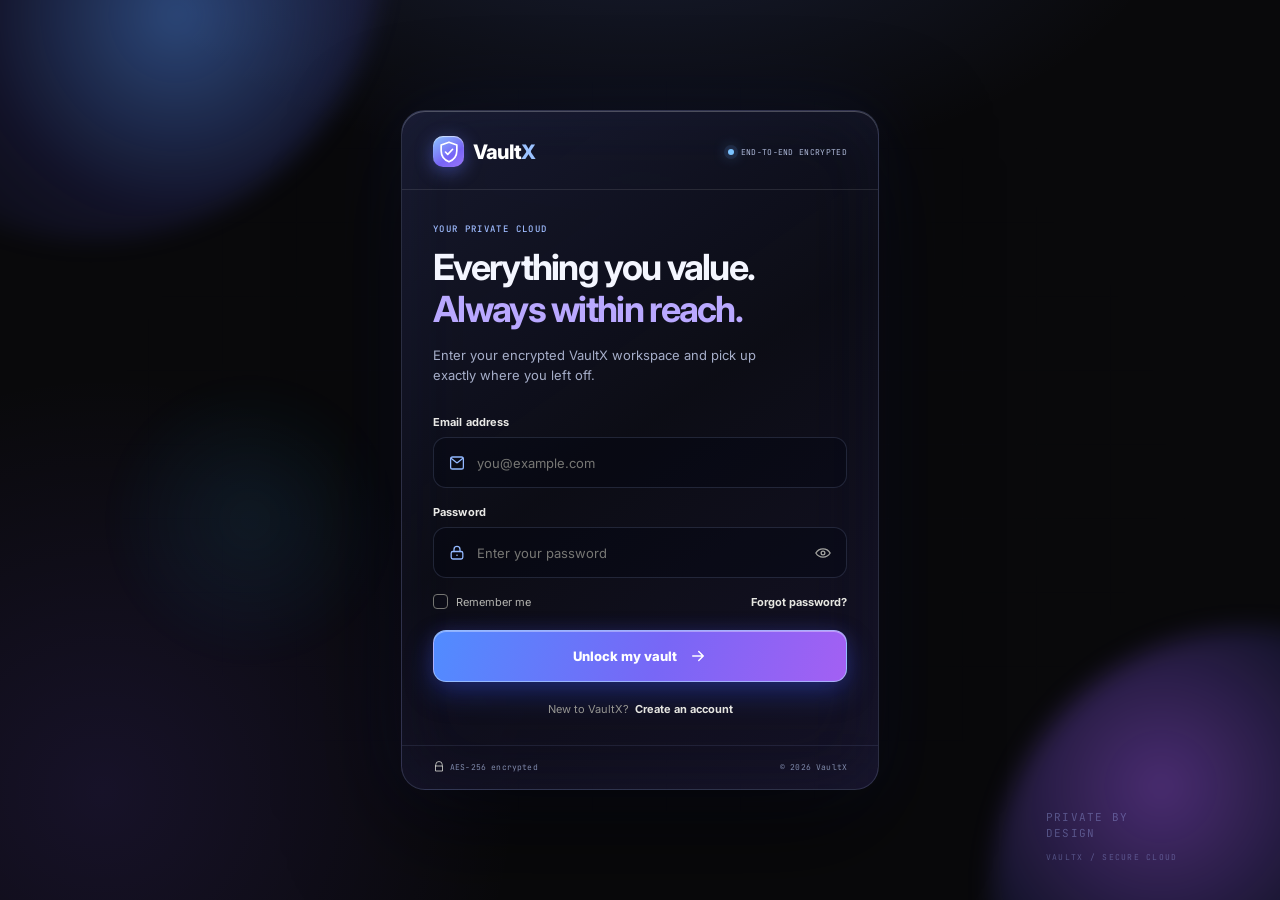
==== index.html @ 269bd250 "Designed VaultX login page" ====
<!DOCTYPE html>
<html lang="en">
  <head>
    <meta charset="UTF-8" />
    <meta name="viewport" content="width=device-width, initial-scale=1.0" />
    <meta name="description" content="Sign in to your VaultX workspace." />
    <title>VaultX &mdash; Sign in</title>
    <link rel="preconnect" href="https://fonts.googleapis.com" />
    <link rel="preconnect" href="https://fonts.gstatic.com" crossorigin />
    <link
      href="https://fonts.googleapis.com/css2?family=Inter:wght@400;500;600;700;800&family=JetBrains+Mono:wght@400;500&display=swap"
      rel="stylesheet"
    />
    <link rel="stylesheet" href="css/styles.css" />
  </head>
  <body>
    <main class="page-shell">
      <div class="ambient ambient-one"></div>
      <div class="ambient ambient-two"></div>
      <div class="ambient ambient-three"></div>
      <div class="grid-glow"></div>
      <!-- CSS-only decorative particles. -->
      <div class="particle-field" aria-hidden="true">
        <i class="particle"></i><i class="particle"></i><i class="particle"></i><i class="particle"></i>
        <i class="particle"></i><i class="particle"></i><i class="particle"></i><i class="particle"></i>
        <i class="particle"></i><i class="particle"></i><i class="particle"></i><i class="particle"></i>
      </div>

      <section class="login-card" aria-labelledby="login-title">
        <div class="brand-row">
          <a class="brand" href="#" aria-label="VaultX home">
            <span class="brand-mark" aria-hidden="true">
              <svg viewBox="0 0 36 36" fill="none">
                <path d="M18 3.25 29.75 7.5v8.68c0 7.48-4.75 13.74-11.75 16.57C11 29.92 6.25 23.66 6.25 16.18V7.5L18 3.25Z" stroke="currentColor" stroke-width="2.5" stroke-linejoin="round" />
                <path d="m12.7 18.05 3.4 3.4 7.3-7.55" stroke="currentColor" stroke-width="2.5" stroke-linecap="round" stroke-linejoin="round" />
              </svg>
            </span>
            <span>Vault<span>X</span></span>
          </a>
          <span class="secure-status"><i></i> End-to-end encrypted</span>
        </div>

        <div class="content">
          <div class="intro">
            <p class="eyebrow">YOUR PRIVATE CLOUD</p>
            <h1 id="login-title">Everything you value.<br /><em>Always within reach.</em></h1>
            <p class="subcopy">Enter your encrypted VaultX workspace and pick up exactly where you left off.</p>
          </div>

          <form id="login-form" novalidate>
            <label class="field-group" for="email">
              <span class="field-label">Email address</span>
              <span class="field-wrap">
                <svg class="field-icon" viewBox="0 0 24 24" fill="none" aria-hidden="true">
                  <path d="M3.5 6.5A2.5 2.5 0 0 1 6 4h12a2.5 2.5 0 0 1 2.5 2.5v11A2.5 2.5 0 0 1 18 20H6a2.5 2.5 0 0 1-2.5-2.5v-11Z" stroke="currentColor" stroke-width="1.7" />
                  <path d="m4.5 6 6.28 5.14a1.9 1.9 0 0 0 2.44 0L19.5 6" stroke="currentColor" stroke-width="1.7" stroke-linecap="round" />
                </svg>
                <input id="email" name="email" type="email" autocomplete="email" placeholder="you@example.com" required />
              </span>
            </label>

            <label class="field-group" for="password">
              <span class="field-label">Password</span>
              <span class="field-wrap">
                <svg class="field-icon" viewBox="0 0 24 24" fill="none" aria-hidden="true">
                  <rect x="4.25" y="10" width="15.5" height="10" rx="2.25" stroke="currentColor" stroke-width="1.7" />
                  <path d="M8 10V7.25a4 4 0 0 1 8 0V10" stroke="currentColor" stroke-width="1.7" stroke-linecap="round" />
                  <circle cx="12" cy="15" r="1.1" fill="currentColor" />
                </svg>
                <input id="password" name="password" type="password" autocomplete="current-password" placeholder="Enter your password" minlength="6" required />
                <button class="visibility-toggle" type="button" aria-label="Show password" aria-pressed="false">
                  <svg class="eye-open" viewBox="0 0 24 24" fill="none" aria-hidden="true"><path d="M2.5 12s3.25-5.5 9.5-5.5S21.5 12 21.5 12 18.25 17.5 12 17.5 2.5 12 2.5 12Z" stroke="currentColor" stroke-width="1.75"/><circle cx="12" cy="12" r="2.5" stroke="currentColor" stroke-width="1.75"/></svg>
                  <svg class="eye-closed" viewBox="0 0 24 24" fill="none" aria-hidden="true"><path d="M3 3l18 18M9.95 6.82A10.63 10.63 0 0 1 12 6.5c6.25 0 9.5 5.5 9.5 5.5a16.77 16.77 0 0 1-3.04 3.68M6.16 6.15C3.82 7.72 2.5 10 2.5 12c0 0 3.25 5.5 9.5 5.5 1.46 0 2.72-.3 3.8-.76" stroke="currentColor" stroke-width="1.75" stroke-linecap="round"/><path d="M9.9 9.9a3 3 0 0 0 4.2 4.2" stroke="currentColor" stroke-width="1.75" stroke-linecap="round"/></svg>
                </button>
              </span>
            </label>

            <div class="form-options">
              <label class="remember"><input id="remember" type="checkbox" /><span class="checkbox" aria-hidden="true"><svg viewBox="0 0 12 12"><path d="m2.2 6.1 2.25 2.25L9.8 3" /></svg></span><span>Remember me</span></label>
              <a href="#forgot" class="forgot-link">Forgot password?</a>
            </div>

            <button class="sign-in" type="submit">
              <span>Unlock my vault</span>
              <svg viewBox="0 0 24 24" fill="none" aria-hidden="true"><path d="M5 12h14M13 6l6 6-6 6" stroke="currentColor" stroke-width="2" stroke-linecap="round" stroke-linejoin="round" /></svg>
            </button>
            <p id="form-message" class="form-message" aria-live="polite"></p>
          </form>

          <p class="signup-copy">New to VaultX? <a href="#create-account" data-open-signup>Create an account</a></p>
        </div>

        <footer>
          <span><svg viewBox="0 0 24 24" fill="none" aria-hidden="true"><path d="M5.5 10V7.5a6.5 6.5 0 0 1 13 0V10M5 10h14v10H5V10Z" stroke="currentColor" stroke-width="1.65" stroke-linecap="round" stroke-linejoin="round"/></svg> AES-256 encrypted</span>
          <span>&copy; 2026 VaultX</span>
        </footer>
      </section>

      <aside class="orbit-copy" aria-hidden="true">
        <p>PRIVATE BY<br />DESIGN</p>
        <span>VAULTX / SECURE CLOUD</span>
      </aside>
    </main>

    <div class="modal" id="create-account-modal" role="dialog" aria-modal="true" aria-labelledby="signup-title" aria-hidden="true">
      <div class="modal-card">
        <button class="modal-close" type="button" data-close-modal aria-label="Close create-account form">
          <svg viewBox="0 0 24 24" fill="none" aria-hidden="true"><path d="m6 6 12 12M18 6 6 18" stroke="currentColor" stroke-width="1.75" stroke-linecap="round" /></svg>
        </button>
        <div class="modal-brand"><span class="brand-mark" aria-hidden="true"><svg viewBox="0 0 36 36" fill="none"><path d="M18 3.25 29.75 7.5v8.68c0 7.48-4.75 13.74-11.75 16.57C11 29.92 6.25 23.66 6.25 16.18V7.5L18 3.25Z" stroke="currentColor" stroke-width="2.5" stroke-linejoin="round" /><path d="m12.7 18.05 3.4 3.4 7.3-7.55" stroke="currentColor" stroke-width="2.5" stroke-linecap="round" stroke-linejoin="round" /></svg></span> VaultX</div>
        <p class="eyebrow">CREATE YOUR VAULT</p>
        <h2 id="signup-title">A private space,<br /><em>all yours.</em></h2>
        <p class="modal-copy">Create your secure VaultX workspace in just a moment.</p>
        <form id="signup-form" novalidate>
          <label class="field-group" for="signup-name"><span class="field-label">Full name</span><span class="field-wrap"><input id="signup-name" name="name" type="text" autocomplete="name" placeholder="Your name" required /></span></label>
          <label class="field-group" for="signup-email"><span class="field-label">Email address</span><span class="field-wrap"><input id="signup-email" name="email" type="email" autocomplete="email" placeholder="you@example.com" required /></span></label>
          <label class="field-group" for="signup-password"><span class="field-label">Create a password</span><span class="field-wrap"><input id="signup-password" name="password" type="password" autocomplete="new-password" placeholder="At least 6 characters" minlength="6" required /></span></label>
          <button class="sign-in create-button" type="submit"><span>Create secure account</span><svg viewBox="0 0 24 24" fill="none" aria-hidden="true"><path d="M5 12h14M13 6l6 6-6 6" stroke="currentColor" stroke-width="2" stroke-linecap="round" stroke-linejoin="round" /></svg></button>
          <p class="form-message" id="signup-message" aria-live="polite"></p>
        </form>
        <p class="modal-switch">Already have an account? <button type="button" data-close-modal>Sign in</button></p>
        <p class="modal-fineprint">By continuing, you agree to VaultX's Terms and Privacy Policy.</p>
      </div>
    </div>
    <script src="js/script.js"></script>
  </body>
</html>
---- css/styles.css ----
:root {
  --ink: #f4f6ff;
  --muted: #a6aec9;
  --faint: #747c99;
  --line: rgba(178, 194, 255, 0.18);
  --dark: #09090b;
  --blue: #7db1ff;
  --violet: #a78bfa;
  --ease-out: cubic-bezier(.16, 1, .3, 1);
  --ease-smooth: cubic-bezier(.22, .61, .36, 1);
}

* { box-sizing: border-box; }
html { min-height: 100%; background: var(--dark); }
body {
  min-width: 320px;
  min-height: 100dvh;
  margin: 0;
  overflow-x: hidden;
  color: var(--ink);
  font-family: "Inter", sans-serif;
  background:
    radial-gradient(ellipse 68% 56% at 50% -16%, rgba(102, 135, 255, .18), transparent 64%),
    radial-gradient(circle at 8% 88%, rgba(123, 83, 255, .12), transparent 26rem),
    var(--dark);
}
body::after { position: fixed; z-index: -1; inset: 0; background: radial-gradient(ellipse at center, transparent 28%, rgba(0,0,0,.62) 100%); content: ""; pointer-events: none; }
body.modal-active { overflow: hidden; }
button, input { font: inherit; }
button { cursor: pointer; touch-action: manipulation; }
a { color: inherit; }

/* Layered light sources stay behind the frosted interface. */
.page-shell { position: relative; display: grid; min-height: 100dvh; place-items: center; padding: 48px 24px; isolation: isolate; }
.ambient { position: fixed; z-index: -2; border-radius: 50%; filter: blur(12px); pointer-events: none; will-change: transform; }
.ambient-one { width: 37rem; height: 37rem; top: -22rem; left: -13rem; background: radial-gradient(circle at 65% 62%, rgba(86, 147, 255, .45), rgba(88, 90, 255, .12) 37%, transparent 68%); animation: orbit 16s var(--ease-smooth) infinite alternate; }
.ambient-two { width: 33rem; height: 33rem; right: -15rem; bottom: -16rem; background: radial-gradient(circle at 32% 30%, rgba(164, 93, 255, .42), rgba(65, 91, 255, .1) 42%, transparent 70%); animation: orbit 20s -8s var(--ease-smooth) infinite alternate-reverse; }
.ambient-three { width: 20rem; height: 20rem; top: 40%; left: 7%; opacity: .32; background: radial-gradient(circle, rgba(49, 193, 255, .25), transparent 67%); animation: float-orb 13s var(--ease-smooth) infinite alternate; }
.grid-glow { position: fixed; z-index: -1; inset: 0; opacity: .12; background-image: linear-gradient(rgba(136, 164, 255, .13) 1px, transparent 1px), linear-gradient(90deg, rgba(136, 164, 255, .13) 1px, transparent 1px); background-size: 74px 74px; mask-image: radial-gradient(ellipse at center, #000 0%, transparent 75%); pointer-events: none; }
.particle-field { position: fixed; z-index: -1; inset: 0; overflow: hidden; pointer-events: none; }
.particle { position: absolute; width: var(--size); height: var(--size); border-radius: 50%; background: rgba(186, 213, 255, .85); box-shadow: 0 0 10px rgba(98, 159, 255, .72), 0 0 22px rgba(130, 104, 255, .3); opacity: 0; animation: particle-drift var(--duration) var(--delay) var(--ease-smooth) infinite; }
.particle:nth-child(1) { --size: 3px; --duration: 13s; --delay: -3s; --drift-x: 42px; --opacity: .58; top: 78%; left: 10%; }
.particle:nth-child(2) { --size: 5px; --duration: 17s; --delay: -8s; --drift-x: -34px; --opacity: .35; top: 88%; left: 19%; }
.particle:nth-child(3) { --size: 2px; --duration: 11s; --delay: -5s; --drift-x: 66px; --opacity: .62; top: 52%; left: 7%; }
.particle:nth-child(4) { --size: 4px; --duration: 15s; --delay: -11s; --drift-x: -46px; --opacity: .42; top: 83%; left: 34%; }
.particle:nth-child(5) { --size: 3px; --duration: 14s; --delay: -1s; --drift-x: 54px; --opacity: .54; top: 72%; left: 63%; }
.particle:nth-child(6) { --size: 2px; --duration: 12s; --delay: -9s; --drift-x: -58px; --opacity: .45; top: 91%; left: 71%; }
.particle:nth-child(7) { --size: 5px; --duration: 18s; --delay: -6s; --drift-x: 38px; --opacity: .32; top: 66%; left: 84%; }
.particle:nth-child(8) { --size: 3px; --duration: 10s; --delay: -4s; --drift-x: -31px; --opacity: .62; top: 47%; left: 94%; }
.particle:nth-child(9) { --size: 2px; --duration: 16s; --delay: -12s; --drift-x: 64px; --opacity: .47; top: 80%; left: 48%; }
.particle:nth-child(10) { --size: 4px; --duration: 19s; --delay: -14s; --drift-x: -50px; --opacity: .29; top: 59%; left: 28%; }
.particle:nth-child(11) { --size: 2px; --duration: 11s; --delay: -2s; --drift-x: 30px; --opacity: .57; top: 92%; left: 91%; }
.particle:nth-child(12) { --size: 3px; --duration: 15s; --delay: -10s; --drift-x: -69px; --opacity: .39; top: 74%; left: 55%; }

/* Main glass surface: a high blur preserves the background depth without harming legibility. */
.login-card { animation: card-enter .9s var(--ease-out) both, card-float 4s 1s var(--ease-smooth) infinite alternate; }
.login-card {
  position: relative;
  width: min(100%, 478px);
  overflow: hidden;
  border: 1px solid var(--line);
  border-radius: 24px;
  background: linear-gradient(145deg, rgba(31, 35, 66, .63), rgba(15, 16, 30, .54) 48%, rgba(33, 28, 66, .5));
  box-shadow: 0 36px 110px rgba(0,0,0,.6), 0 0 80px rgba(73, 96, 255, .1), inset 0 1px 0 rgba(255,255,255,.24), inset 0 0 70px rgba(132, 151, 255, .04);
  backdrop-filter: blur(40px) saturate(140%);
  -webkit-backdrop-filter: blur(40px) saturate(140%);
  will-change: transform;
  transition: filter .48s var(--ease-out), opacity .42s var(--ease-out);
}
.login-card::before { position: absolute; top: 0; left: -100%; width: 50%; height: 100%; background: linear-gradient(90deg, transparent, rgba(169, 192, 255, .16), rgba(255,255,255,.07), transparent); content: ""; transform: skewX(-18deg); animation: card-sheen 8s 1.2s var(--ease-smooth) infinite; pointer-events: none; }
.page-shell.signup-open .login-card { filter: blur(7px); opacity: .28; transform: translateY(14px) scale(.965); }
.brand-row { display: flex; align-items: center; justify-content: space-between; padding: 25px 31px 22px; border-bottom: 1px solid rgba(255,255,255,.1); }
.brand-row, .intro > *, #login-form > *, .signup-copy, footer { animation: stagger-rise .7s var(--ease-out) both; }
.brand-row { animation-delay: .16s; }
.intro > :nth-child(1) { animation-delay: .23s; }
.intro > :nth-child(2) { animation-delay: .3s; }
.intro > :nth-child(3) { animation-delay: .37s; }
#login-form > :nth-child(1) { animation-delay: .44s; }
#login-form > :nth-child(2) { animation-delay: .51s; }
#login-form > :nth-child(3) { animation-delay: .58s; }
#login-form > :nth-child(4) { animation-delay: .65s; }
#login-form > :nth-child(5) { animation-delay: .72s; }
.signup-copy { animation-delay: .79s; }
footer { animation-delay: .86s; }
.brand, .modal-brand { display: inline-flex; align-items: center; gap: 9px; color: #fff; font-size: 20px; font-weight: 800; letter-spacing: -.8px; text-decoration: none; }
.brand > span:last-child span { color: #9bc2ff; }
.brand-mark { display: grid; width: 31px; height: 31px; place-items: center; color: #fff; border-radius: 10px; background: linear-gradient(145deg, #8bc5ff, #7764f6 62%, #9b77fa); box-shadow: inset 0 1px 1px rgba(255,255,255,.6), 0 4px 18px rgba(102, 119, 255, .45); }
.brand-mark svg { width: 24px; }
.secure-status { display: inline-flex; align-items: center; gap: 7px; color: #aeb9d8; font-family: "JetBrains Mono", monospace; font-size: 8px; letter-spacing: .04em; text-transform: uppercase; }
.secure-status i { width: 6px; height: 6px; border-radius: 50%; background: #7cc4ff; box-shadow: 0 0 0 4px rgba(114, 176, 255, .1), 0 0 14px rgba(104, 181, 255, .9); animation: status-pulse 2.5s var(--ease-smooth) infinite; }

.content { position: relative; padding: 33px 31px 29px; }
.eyebrow { margin: 0 0 12px; color: #9fbcff; font-family: "JetBrains Mono", monospace; font-size: 9px; font-weight: 500; letter-spacing: .15em; }
h1, h2 { max-width: 350px; margin: 0; font-size: clamp(29px, 6vw, 36px); font-weight: 700; line-height: 1.16; letter-spacing: -1.7px; }
h1 em, h2 em { color: #b9a8ff; font-family: "Inter", sans-serif; font-size: 1em; font-style: normal; font-weight: 700; }
.subcopy, .modal-copy { max-width: 355px; margin: 14px 0 29px; color: var(--muted); font-size: 13px; line-height: 1.6; }

form { display: grid; gap: 17px; }
.field-group { display: grid; gap: 8px; }
.field-label { color: #e9e9e6; font-size: 11px; font-weight: 700; letter-spacing: .01em; }
/* Input motion is limited to transform and opacity-friendly properties for smooth interaction. */
.field-wrap { position: relative; display: flex; align-items: center; height: 51px; border: 1px solid rgba(174, 192, 255, .15); border-radius: 13px; background: rgba(5, 7, 18, .36); transition: border-color .35s var(--ease-out), background .35s var(--ease-out), box-shadow .35s var(--ease-out), transform .35s var(--ease-out); }
.field-wrap:focus-within { border-color: rgba(133, 174, 255, .85); background: rgba(72, 93, 172, .13); box-shadow: 0 0 0 4px rgba(104, 144, 255, .12), 0 0 24px rgba(76, 113, 255, .14), inset 0 1px 0 rgba(255,255,255,.1); transform: translateY(-1px); }
.field-icon { flex: 0 0 auto; width: 18px; margin: 0 11px 0 14px; color: #93b9ff; transform-origin: 50% 65%; }
.field-wrap:focus-within .field-icon { animation: icon-typing .9s var(--ease-smooth) infinite alternate; }
input[type="email"], input[type="password"], input[type="text"] { width: 100%; min-width: 0; height: 100%; padding: 0 14px 0 0; border: 0; outline: 0; color: #f8f8f5; font-size: 13px; background: transparent; }
input::placeholder { color: #777774; opacity: 1; }
.visibility-toggle { display: grid; flex: 0 0 auto; width: 42px; height: 42px; margin-right: 2px; place-items: center; border: 0; color: #a5a5a1; background: transparent; transition: color .2s, transform .2s; }
.visibility-toggle:hover { color: #fff; transform: scale(1.08); }
.visibility-toggle svg { width: 18px; }
.eye-closed { display: none; }
.visibility-toggle.is-visible .eye-open { display: none; }
.visibility-toggle.is-visible .eye-closed { display: block; }

.form-options { display: flex; align-items: center; justify-content: space-between; margin: -1px 0 3px; }
.remember { display: inline-flex; align-items: center; gap: 8px; color: #b5b5b1; font-size: 11px; cursor: pointer; user-select: none; }
.remember input { position: absolute; width: 1px; height: 1px; opacity: 0; }
.checkbox { display: grid; width: 15px; height: 15px; place-items: center; border: 1px solid #757572; border-radius: 4px; transition: all .2s var(--ease-out); }
.checkbox svg { width: 11px; fill: none; stroke: #151515; stroke-width: 2.3; stroke-linecap: round; stroke-linejoin: round; opacity: 0; transform: scale(.6); transition: all .17s; }
.remember input:checked + .checkbox { border-color: #fff; background: #f3f3f0; }
.remember input:checked + .checkbox svg { opacity: 1; transform: scale(1); }
.remember input:focus-visible + .checkbox { outline: 2px solid #fff; outline-offset: 2px; }
.forgot-link, .signup-copy a { color: #e6e6e1; font-size: 11px; font-weight: 700; text-decoration: none; text-underline-offset: 3px; }
.forgot-link:hover, .signup-copy a:hover { color: #fff; text-decoration: underline; }

/* Primary action uses a contained shimmer plus a soft blue-violet glow on hover. */
.sign-in { position: relative; display: flex; align-items: center; justify-content: center; gap: 12px; min-height: 52px; margin-top: 1px; overflow: hidden; border: 1px solid rgba(176, 208, 255, .7); border-radius: 13px; color: #fff; font-size: 13px; font-weight: 800; background: linear-gradient(108deg, #518cff, #7867f6 55%, #a360f3); box-shadow: 0 12px 28px rgba(40, 74, 223, .34), 0 0 20px rgba(117, 104, 255, .16), inset 0 1px 0 rgba(255,255,255,.35); isolation: isolate; will-change: transform; transition: box-shadow .35s var(--ease-out), filter .35s var(--ease-out); }
.sign-in::before { position: absolute; z-index: -1; top: 0; left: -50%; width: 30%; height: 100%; background: linear-gradient(90deg, transparent, rgba(255,255,255,.9), transparent); content: ""; transform: skewX(-20deg); transition: left .6s var(--ease-out); }
.sign-in:hover { filter: brightness(1.1) saturate(1.1); box-shadow: 0 17px 38px rgba(42, 73, 231, .42), 0 0 34px rgba(128, 108, 255, .42), inset 0 1px 0 rgba(255,255,255,.6); transform: translateY(-2px); }
.sign-in:hover::before { left: 125%; }
.sign-in:active { transform: translateY(0) scale(.99); }
.sign-in svg { width: 18px; }
.sign-in.loading { pointer-events: none; color: transparent; }
.sign-in.loading svg { display: none; }
.sign-in.loading::after { width: 17px; height: 17px; border: 2px solid rgba(255,255,255,.38); border-top-color: #fff; border-radius: 50%; content: ""; animation: spin .7s var(--ease-smooth) infinite; }
.sign-in:not(.loading):active::after { position: absolute; inset: -90%; border-radius: 50%; background: radial-gradient(circle, rgba(255,255,255,.48) 0%, transparent 43%); content: ""; animation: ripple-expand .72s var(--ease-out) both; pointer-events: none; }
.form-message { min-height: 0; margin: -7px 0 0; color: #d1d1cc; font-size: 11px; line-height: 1.35; }
.form-message.success { color: #fff; }
.signup-copy { margin: 3px 0 0; color: #959591; font-size: 11px; text-align: center; }
.signup-copy a { margin-left: 3px; }

footer { display: flex; align-items: center; justify-content: space-between; padding: 15px 31px 16px; border-top: 1px solid rgba(174, 192, 255, .1); color: #7f89aa; font-family: "JetBrains Mono", monospace; font-size: 8px; letter-spacing: .02em; }
footer span { display: inline-flex; align-items: center; gap: 5px; }
footer svg { width: 12px; color: #d5d5d0; }
.orbit-copy { position: fixed; right: max(28px, 8vw); bottom: 38px; display: grid; gap: 10px; color: rgba(170, 187, 255, .35); font-family: "JetBrains Mono", monospace; letter-spacing: .08em; }
.orbit-copy p { margin: 0; font-size: 11px; line-height: 1.45; }
.orbit-copy span { font-size: 8px; }

.modal { position: fixed; z-index: 10; display: grid; visibility: hidden; inset: 0; place-items: center; padding: 20px; background: rgba(0,0,0,.64); opacity: 0; backdrop-filter: blur(8px); -webkit-backdrop-filter: blur(8px); transition: opacity .35s var(--ease-out), visibility 0s step-end .35s; }
.modal.is-open { visibility: visible; opacity: 1; transition: opacity .35s var(--ease-out); }
.modal-card { position: relative; width: min(100%, 454px); max-height: calc(100vh - 40px); overflow: auto; padding: 32px; border: 1px solid rgba(255,255,255,.19); border-radius: 25px; background: linear-gradient(145deg, rgba(40,40,40,.9), rgba(13,13,13,.92)); box-shadow: 0 30px 80px rgba(0,0,0,.65), inset 0 1px 0 rgba(255,255,255,.13); transform: translateY(18px) scale(.975); transition: transform .42s var(--ease-out); }
.modal.is-open .modal-card { transform: translateY(0) scale(1); }
.modal-brand { margin-bottom: 28px; font-size: 17px; }
.modal-brand .brand-mark { width: 27px; height: 27px; border-radius: 8px; }
.modal-brand .brand-mark svg { width: 21px; }
.modal h2 { font-size: 31px; }
.modal-copy { margin-bottom: 25px; }
.modal-close { position: absolute; top: 19px; right: 19px; display: grid; width: 40px; height: 40px; place-items: center; border: 1px solid rgba(255,255,255,.12); border-radius: 10px; color: #ccc; background: rgba(255,255,255,.045); transition: color .2s, background .2s, transform .2s; }
.modal-close:hover { color: #111; background: #f0f0ed; transform: rotate(90deg); }
.modal-close svg { width: 18px; }
.modal .field-wrap { height: 46px; }
.modal .field-wrap input { padding: 0 13px; }
.modal .create-button { margin-top: 2px; }
.modal-switch { margin: 18px 0 0; color: #9b9b97; font-size: 11px; text-align: center; }
.modal-switch button { padding: 0; border: 0; color: #f1f1ed; font-size: inherit; font-weight: 700; background: transparent; text-decoration: underline; text-decoration-color: rgba(255,255,255,.35); text-underline-offset: 3px; transition: color .2s, text-decoration-color .2s; }
.modal-switch button:hover { color: #fff; text-decoration-color: #fff; }
.modal-fineprint { margin: 19px 0 0; color: #7d7d79; font-size: 9px; line-height: 1.55; text-align: center; }

@keyframes spin { to { transform: rotate(360deg); } }
@keyframes card-enter { from { opacity: 0; transform: translateY(20px) scale(.98); } to { opacity: 1; transform: translateY(0) scale(1); } }
@keyframes card-float { from { translate: 0 0; } to { translate: 0 -7px; } }
@keyframes card-sheen { 0%, 35% { left: -80%; } 62%, 100% { left: 140%; } }
@keyframes orbit { from { transform: translate3d(0,0,0) rotate(0); } to { transform: translate3d(30px,18px,0) rotate(18deg); } }
@keyframes float-orb { from { transform: translate3d(0, 0, 0) scale(.9); } to { transform: translate3d(48px, -28px, 0) scale(1.12); } }
@keyframes status-pulse { 0%, 100% { opacity: .65; transform: scale(.88); } 50% { opacity: 1; transform: scale(1); } }
@keyframes particle-drift { 0% { opacity: 0; transform: translate3d(0, 25px, 0) scale(.65); } 18%, 82% { opacity: var(--opacity); } 100% { opacity: 0; transform: translate3d(var(--drift-x), -120px, 0) scale(1.08); } }
@keyframes icon-typing { 0% { transform: translateX(0) rotate(0); } 35% { transform: translateX(2px) rotate(8deg) scale(1.11); } 100% { transform: translateX(0) rotate(0); } }
@keyframes ripple-expand { from { opacity: .62; transform: scale(.28); } to { opacity: 0; transform: scale(1); } }
@keyframes stagger-rise { from { opacity: 0; transform: translateY(14px); } to { opacity: 1; transform: translateY(0); } }
@media (hover: hover) and (pointer: fine) {
  .login-card:hover { box-shadow: 0 42px 110px rgba(0,0,0,.65), 0 0 90px rgba(73, 96, 255, .14), inset 0 1px 0 rgba(255,255,255,.26), inset 0 0 70px rgba(155, 154, 255, .05); }
  .brand:hover .brand-mark { box-shadow: inset 0 1px 1px rgba(255,255,255,.95), 0 5px 17px rgba(255,255,255,.22); transform: rotate(-5deg) scale(1.05); }
  .brand-mark { transition: transform .35s var(--ease-out), box-shadow .35s var(--ease-out); }
  .field-wrap:hover:not(:focus-within) { border-color: rgba(155, 183, 255, .34); background: rgba(105, 126, 201, .07); }
  .remember:hover .checkbox { border-color: #cbcbc7; transform: scale(1.06); }
  .forgot-link, .signup-copy a { transition: color .2s var(--ease-out), text-decoration-color .2s var(--ease-out); }
  .modal-card:hover { border-color: rgba(255,255,255,.26); }
}
@media (hover: none) {
  .sign-in:active { filter: brightness(.92); }
  .modal-close:active { color: #111; background: #f0f0ed; transform: scale(.94); }
}
@media (prefers-reduced-motion: reduce) { *, *::before, *::after { scroll-behavior: auto !important; animation-duration: .01ms !important; animation-iteration-count: 1 !important; transition-duration: .01ms !important; } }
@media (max-width: 760px) { .orbit-copy { display: none; } }
/* Compact spacing and a bottom-sheet sign-up flow make the experience mobile-first. */
@media (max-width: 480px) {
  .page-shell { align-items: center; padding: 12px; }
  .login-card { width: 100%; border-radius: 22px; }
  .brand-row { padding: 20px 21px 18px; }
  .content { padding: 29px 21px 25px; }
  footer { padding: 14px 21px; }
  .secure-status { font-size: 8px; }
  h1 { font-size: clamp(28px, 8.5vw, 33px); }
  .subcopy { margin-bottom: 25px; }
  .form-options { gap: 12px; }
  .modal { align-items: end; padding: 0; }
  .modal-card { width: 100%; max-height: min(92dvh, 760px); padding: 28px 22px calc(28px + env(safe-area-inset-bottom)); border-radius: 24px 24px 0 0; }
  .modal.is-open .modal-card { animation: sheet-enter .45s var(--ease-out) both; }
  .modal h2 { font-size: 29px; }
}
@media (max-width: 480px) and (max-height: 700px) {
  .page-shell { align-items: start; padding-top: 10px; padding-bottom: 10px; }
  .brand-row { padding-top: 16px; padding-bottom: 15px; }
  .content { padding-top: 22px; padding-bottom: 20px; }
  .eyebrow { margin-bottom: 8px; }
  .subcopy { margin: 9px 0 19px; }
  form { gap: 13px; }
  .modal-card { max-height: 96dvh; padding-top: 24px; }
}
@keyframes sheet-enter { from { transform: translateY(100%); } to { transform: translateY(0); } }
@media (max-width: 365px) { .secure-status { display: none; } footer span:last-child { display: none; } footer { justify-content: center; } }
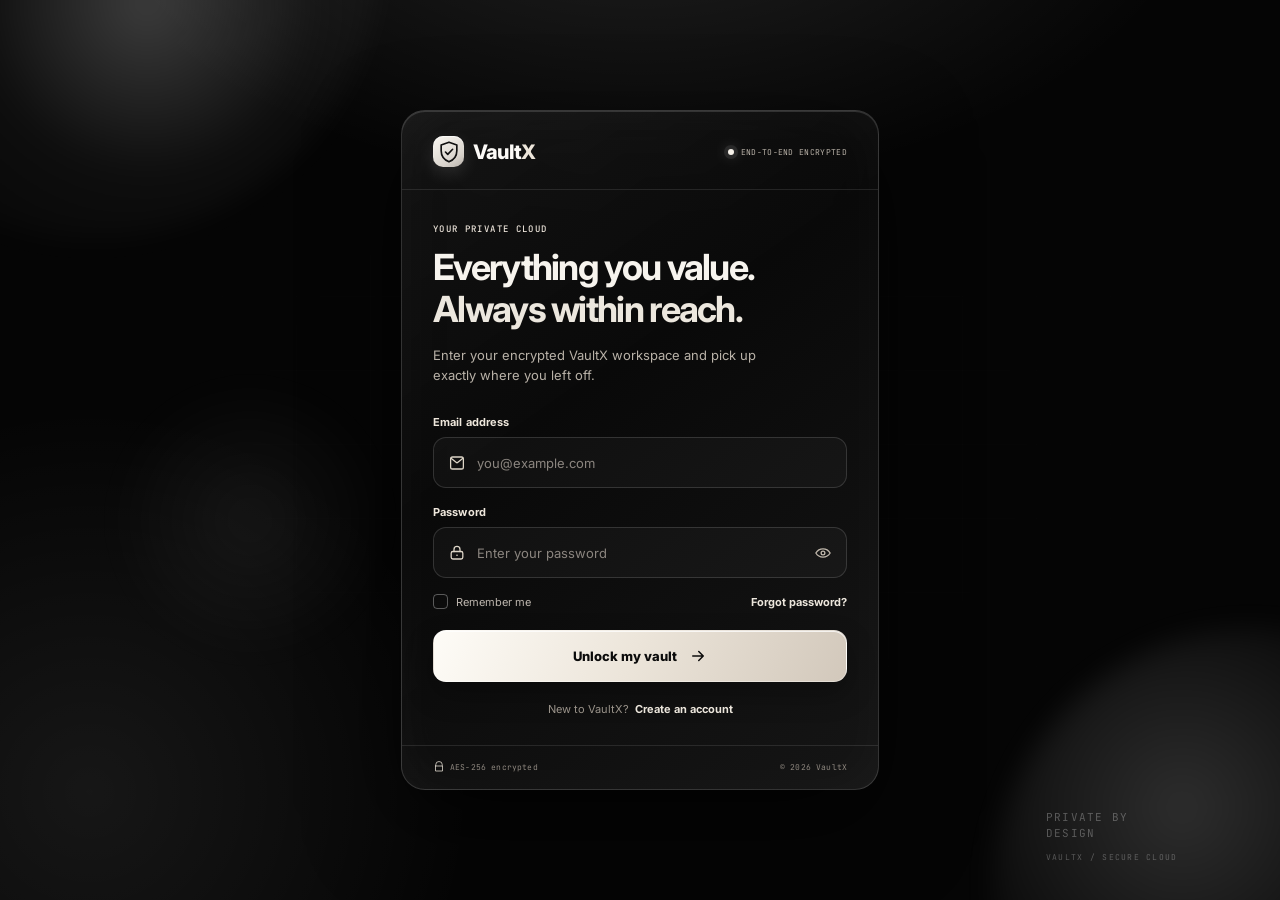
==== commit 935f78cd: "Complete premium VaultX frontend" ====
--- a/index.html
+++ b/index.html
@@ -122,6 +122,9 @@
         <p class="modal-fineprint">By continuing, you agree to VaultX's Terms and Privacy Policy.</p>
       </div>
     </div>
+    <script src="js/app.js"></script>
+    <script src="js/auth.js"></script>
+    <script src="js/ui.js"></script>
     <script src="js/script.js"></script>
   </body>
 </html>
--- a/css/styles.css
+++ b/css/styles.css
@@ -1,11 +1,15 @@
 :root {
-  --ink: #f4f6ff;
-  --muted: #a6aec9;
-  --faint: #747c99;
-  --line: rgba(178, 194, 255, 0.18);
-  --dark: #09090b;
-  --blue: #7db1ff;
-  --violet: #a78bfa;
+  --ink: #f7f4ee;
+  --muted: #b9b2a8;
+  --faint: #8b867f;
+  --line: rgba(255, 255, 255, 0.16);
+  --line-soft: rgba(255, 255, 255, 0.1);
+  --dark: #050505;
+  --surface: rgba(255, 255, 255, 0.05);
+  --surface-strong: rgba(255, 255, 255, 0.08);
+  --surface-raise: rgba(255, 255, 255, 0.1);
+  --shadow: rgba(0, 0, 0, 0.6);
+  --shadow-soft: rgba(0, 0, 0, 0.3);
   --ease-out: cubic-bezier(.16, 1, .3, 1);
   --ease-smooth: cubic-bezier(.22, .61, .36, 1);
 }
@@ -20,25 +24,91 @@
   color: var(--ink);
   font-family: "Inter", sans-serif;
   background:
-    radial-gradient(ellipse 68% 56% at 50% -16%, rgba(102, 135, 255, .18), transparent 64%),
-    radial-gradient(circle at 8% 88%, rgba(123, 83, 255, .12), transparent 26rem),
+    radial-gradient(ellipse 70% 58% at 50% -16%, rgba(255, 255, 255, 0.12), transparent 64%),
+    radial-gradient(circle at 7% 88%, rgba(255, 255, 255, 0.07), transparent 24rem),
     var(--dark);
 }
-body::after { position: fixed; z-index: -1; inset: 0; background: radial-gradient(ellipse at center, transparent 28%, rgba(0,0,0,.62) 100%); content: ""; pointer-events: none; }
+body::after {
+  position: fixed;
+  z-index: -1;
+  inset: 0;
+  background: radial-gradient(ellipse at center, transparent 24%, rgba(0, 0, 0, 0.7) 100%);
+  content: "";
+  pointer-events: none;
+}
 body.modal-active { overflow: hidden; }
 button, input { font: inherit; }
 button { cursor: pointer; touch-action: manipulation; }
 a { color: inherit; }
 
-/* Layered light sources stay behind the frosted interface. */
-.page-shell { position: relative; display: grid; min-height: 100dvh; place-items: center; padding: 48px 24px; isolation: isolate; }
-.ambient { position: fixed; z-index: -2; border-radius: 50%; filter: blur(12px); pointer-events: none; will-change: transform; }
-.ambient-one { width: 37rem; height: 37rem; top: -22rem; left: -13rem; background: radial-gradient(circle at 65% 62%, rgba(86, 147, 255, .45), rgba(88, 90, 255, .12) 37%, transparent 68%); animation: orbit 16s var(--ease-smooth) infinite alternate; }
-.ambient-two { width: 33rem; height: 33rem; right: -15rem; bottom: -16rem; background: radial-gradient(circle at 32% 30%, rgba(164, 93, 255, .42), rgba(65, 91, 255, .1) 42%, transparent 70%); animation: orbit 20s -8s var(--ease-smooth) infinite alternate-reverse; }
-.ambient-three { width: 20rem; height: 20rem; top: 40%; left: 7%; opacity: .32; background: radial-gradient(circle, rgba(49, 193, 255, .25), transparent 67%); animation: float-orb 13s var(--ease-smooth) infinite alternate; }
-.grid-glow { position: fixed; z-index: -1; inset: 0; opacity: .12; background-image: linear-gradient(rgba(136, 164, 255, .13) 1px, transparent 1px), linear-gradient(90deg, rgba(136, 164, 255, .13) 1px, transparent 1px); background-size: 74px 74px; mask-image: radial-gradient(ellipse at center, #000 0%, transparent 75%); pointer-events: none; }
-.particle-field { position: fixed; z-index: -1; inset: 0; overflow: hidden; pointer-events: none; }
-.particle { position: absolute; width: var(--size); height: var(--size); border-radius: 50%; background: rgba(186, 213, 255, .85); box-shadow: 0 0 10px rgba(98, 159, 255, .72), 0 0 22px rgba(130, 104, 255, .3); opacity: 0; animation: particle-drift var(--duration) var(--delay) var(--ease-smooth) infinite; }
+.page-shell {
+  position: relative;
+  display: grid;
+  min-height: 100dvh;
+  place-items: center;
+  padding: 48px 24px;
+  isolation: isolate;
+}
+.ambient {
+  position: fixed;
+  z-index: -2;
+  border-radius: 50%;
+  filter: blur(14px);
+  pointer-events: none;
+  will-change: transform;
+}
+.ambient-one {
+  top: -22rem;
+  left: -13rem;
+  width: 37rem;
+  height: 37rem;
+  background: radial-gradient(circle at 60% 60%, rgba(255, 255, 255, 0.22), rgba(255, 255, 255, 0.04) 34%, transparent 70%);
+  animation: orbit 16s var(--ease-smooth) infinite alternate;
+}
+.ambient-two {
+  right: -15rem;
+  bottom: -16rem;
+  width: 33rem;
+  height: 33rem;
+  background: radial-gradient(circle at 36% 34%, rgba(255, 255, 255, 0.16), rgba(180, 180, 180, 0.05) 42%, transparent 72%);
+  animation: orbit 20s -8s var(--ease-smooth) infinite alternate-reverse;
+}
+.ambient-three {
+  top: 40%;
+  left: 7%;
+  width: 20rem;
+  height: 20rem;
+  opacity: 0.36;
+  background: radial-gradient(circle, rgba(255, 255, 255, 0.16), transparent 68%);
+  animation: float-orb 13s var(--ease-smooth) infinite alternate;
+}
+.grid-glow {
+  position: fixed;
+  z-index: -1;
+  inset: 0;
+  opacity: 0.14;
+  background-image: linear-gradient(rgba(255, 255, 255, 0.12) 1px, transparent 1px), linear-gradient(90deg, rgba(255, 255, 255, 0.12) 1px, transparent 1px);
+  background-size: 74px 74px;
+  mask-image: radial-gradient(ellipse at center, #000 0%, transparent 76%);
+  pointer-events: none;
+}
+.particle-field {
+  position: fixed;
+  z-index: -1;
+  inset: 0;
+  overflow: hidden;
+  pointer-events: none;
+}
+.particle {
+  position: absolute;
+  width: var(--size);
+  height: var(--size);
+  border-radius: 50%;
+  background: rgba(245, 242, 236, 0.9);
+  box-shadow: 0 0 10px rgba(255, 255, 255, 0.54), 0 0 22px rgba(255, 255, 255, 0.16);
+  opacity: 0;
+  animation: particle-drift var(--duration) var(--delay) var(--ease-smooth) infinite;
+}
 .particle:nth-child(1) { --size: 3px; --duration: 13s; --delay: -3s; --drift-x: 42px; --opacity: .58; top: 78%; left: 10%; }
 .particle:nth-child(2) { --size: 5px; --duration: 17s; --delay: -8s; --drift-x: -34px; --opacity: .35; top: 88%; left: 19%; }
 .particle:nth-child(3) { --size: 2px; --duration: 11s; --delay: -5s; --drift-x: 66px; --opacity: .62; top: 52%; left: 7%; }
@@ -52,24 +122,34 @@
 .particle:nth-child(11) { --size: 2px; --duration: 11s; --delay: -2s; --drift-x: 30px; --opacity: .57; top: 92%; left: 91%; }
 .particle:nth-child(12) { --size: 3px; --duration: 15s; --delay: -10s; --drift-x: -69px; --opacity: .39; top: 74%; left: 55%; }
 
-/* Main glass surface: a high blur preserves the background depth without harming legibility. */
-.login-card { animation: card-enter .9s var(--ease-out) both, card-float 4s 1s var(--ease-smooth) infinite alternate; }
 .login-card {
   position: relative;
   width: min(100%, 478px);
   overflow: hidden;
   border: 1px solid var(--line);
   border-radius: 24px;
-  background: linear-gradient(145deg, rgba(31, 35, 66, .63), rgba(15, 16, 30, .54) 48%, rgba(33, 28, 66, .5));
-  box-shadow: 0 36px 110px rgba(0,0,0,.6), 0 0 80px rgba(73, 96, 255, .1), inset 0 1px 0 rgba(255,255,255,.24), inset 0 0 70px rgba(132, 151, 255, .04);
-  backdrop-filter: blur(40px) saturate(140%);
-  -webkit-backdrop-filter: blur(40px) saturate(140%);
+  background: linear-gradient(145deg, rgba(255, 255, 255, 0.06), rgba(11, 11, 11, 0.82) 40%, rgba(24, 24, 24, 0.88));
+  box-shadow: 0 32px 90px var(--shadow), inset 0 1px 0 rgba(255, 255, 255, 0.14), inset 0 0 56px rgba(255, 255, 255, 0.03);
+  backdrop-filter: blur(38px) saturate(120%);
+  -webkit-backdrop-filter: blur(38px) saturate(120%);
   will-change: transform;
   transition: filter .48s var(--ease-out), opacity .42s var(--ease-out);
-}
-.login-card::before { position: absolute; top: 0; left: -100%; width: 50%; height: 100%; background: linear-gradient(90deg, transparent, rgba(169, 192, 255, .16), rgba(255,255,255,.07), transparent); content: ""; transform: skewX(-18deg); animation: card-sheen 8s 1.2s var(--ease-smooth) infinite; pointer-events: none; }
+  animation: card-enter .9s var(--ease-out) both, card-float 4s 1s var(--ease-smooth) infinite alternate;
+}
+.login-card::before {
+  position: absolute;
+  top: 0;
+  left: -100%;
+  width: 50%;
+  height: 100%;
+  background: linear-gradient(90deg, transparent, rgba(255, 255, 255, 0.14), rgba(255, 255, 255, 0.06), transparent);
+  content: "";
+  transform: skewX(-18deg);
+  animation: card-sheen 8s 1.2s var(--ease-smooth) infinite;
+  pointer-events: none;
+}
 .page-shell.signup-open .login-card { filter: blur(7px); opacity: .28; transform: translateY(14px) scale(.965); }
-.brand-row { display: flex; align-items: center; justify-content: space-between; padding: 25px 31px 22px; border-bottom: 1px solid rgba(255,255,255,.1); }
+.brand-row { display: flex; align-items: center; justify-content: space-between; padding: 25px 31px 22px; border-bottom: 1px solid var(--line-soft); }
 .brand-row, .intro > *, #login-form > *, .signup-copy, footer { animation: stagger-rise .7s var(--ease-out) both; }
 .brand-row { animation-delay: .16s; }
 .intro > :nth-child(1) { animation-delay: .23s; }
@@ -82,30 +162,80 @@
 #login-form > :nth-child(5) { animation-delay: .72s; }
 .signup-copy { animation-delay: .79s; }
 footer { animation-delay: .86s; }
-.brand, .modal-brand { display: inline-flex; align-items: center; gap: 9px; color: #fff; font-size: 20px; font-weight: 800; letter-spacing: -.8px; text-decoration: none; }
-.brand > span:last-child span { color: #9bc2ff; }
-.brand-mark { display: grid; width: 31px; height: 31px; place-items: center; color: #fff; border-radius: 10px; background: linear-gradient(145deg, #8bc5ff, #7764f6 62%, #9b77fa); box-shadow: inset 0 1px 1px rgba(255,255,255,.6), 0 4px 18px rgba(102, 119, 255, .45); }
+.brand, .modal-brand { display: inline-flex; align-items: center; gap: 9px; color: #fcfaf7; font-size: 20px; font-weight: 800; letter-spacing: -.8px; text-decoration: none; }
+.brand > span:last-child span { color: #ece5da; }
+.brand-mark {
+  display: grid;
+  width: 31px;
+  height: 31px;
+  place-items: center;
+  color: #111;
+  border-radius: 10px;
+  background: linear-gradient(145deg, #fbf8f2, #d9d4cd 70%, #b8b1aa);
+  box-shadow: inset 0 1px 1px rgba(255,255,255,.75), 0 6px 18px rgba(255,255,255,.12);
+}
 .brand-mark svg { width: 24px; }
-.secure-status { display: inline-flex; align-items: center; gap: 7px; color: #aeb9d8; font-family: "JetBrains Mono", monospace; font-size: 8px; letter-spacing: .04em; text-transform: uppercase; }
-.secure-status i { width: 6px; height: 6px; border-radius: 50%; background: #7cc4ff; box-shadow: 0 0 0 4px rgba(114, 176, 255, .1), 0 0 14px rgba(104, 181, 255, .9); animation: status-pulse 2.5s var(--ease-smooth) infinite; }
+.secure-status { display: inline-flex; align-items: center; gap: 7px; color: var(--muted); font-family: "JetBrains Mono", monospace; font-size: 8px; letter-spacing: .04em; text-transform: uppercase; }
+.secure-status i {
+  width: 6px;
+  height: 6px;
+  border-radius: 50%;
+  background: #f5f0e8;
+  box-shadow: 0 0 0 4px rgba(255, 255, 255, 0.08), 0 0 14px rgba(255, 255, 255, 0.5);
+  animation: status-pulse 2.5s var(--ease-smooth) infinite;
+}
 
 .content { position: relative; padding: 33px 31px 29px; }
-.eyebrow { margin: 0 0 12px; color: #9fbcff; font-family: "JetBrains Mono", monospace; font-size: 9px; font-weight: 500; letter-spacing: .15em; }
+.eyebrow { margin: 0 0 12px; color: #ece4da; font-family: "JetBrains Mono", monospace; font-size: 9px; font-weight: 500; letter-spacing: .15em; }
 h1, h2 { max-width: 350px; margin: 0; font-size: clamp(29px, 6vw, 36px); font-weight: 700; line-height: 1.16; letter-spacing: -1.7px; }
-h1 em, h2 em { color: #b9a8ff; font-family: "Inter", sans-serif; font-size: 1em; font-style: normal; font-weight: 700; }
+h1 em, h2 em { color: #ece7de; font-family: "Inter", sans-serif; font-size: 1em; font-style: normal; font-weight: 700; }
 .subcopy, .modal-copy { max-width: 355px; margin: 14px 0 29px; color: var(--muted); font-size: 13px; line-height: 1.6; }
 
 form { display: grid; gap: 17px; }
 .field-group { display: grid; gap: 8px; }
-.field-label { color: #e9e9e6; font-size: 11px; font-weight: 700; letter-spacing: .01em; }
-/* Input motion is limited to transform and opacity-friendly properties for smooth interaction. */
-.field-wrap { position: relative; display: flex; align-items: center; height: 51px; border: 1px solid rgba(174, 192, 255, .15); border-radius: 13px; background: rgba(5, 7, 18, .36); transition: border-color .35s var(--ease-out), background .35s var(--ease-out), box-shadow .35s var(--ease-out), transform .35s var(--ease-out); }
-.field-wrap:focus-within { border-color: rgba(133, 174, 255, .85); background: rgba(72, 93, 172, .13); box-shadow: 0 0 0 4px rgba(104, 144, 255, .12), 0 0 24px rgba(76, 113, 255, .14), inset 0 1px 0 rgba(255,255,255,.1); transform: translateY(-1px); }
-.field-icon { flex: 0 0 auto; width: 18px; margin: 0 11px 0 14px; color: #93b9ff; transform-origin: 50% 65%; }
+.field-label { color: #eee7dc; font-size: 11px; font-weight: 700; letter-spacing: .01em; }
+.field-wrap {
+  position: relative;
+  display: flex;
+  align-items: center;
+  height: 51px;
+  border: 1px solid rgba(255, 255, 255, 0.14);
+  border-radius: 13px;
+  background: rgba(255, 255, 255, 0.03);
+  transition: border-color .35s var(--ease-out), background .35s var(--ease-out), box-shadow .35s var(--ease-out), transform .35s var(--ease-out);
+}
+.field-wrap:focus-within {
+  border-color: rgba(255, 255, 255, 0.42);
+  background: rgba(255, 255, 255, 0.06);
+  box-shadow: 0 0 0 4px rgba(255, 255, 255, 0.08), 0 0 24px rgba(255, 255, 255, 0.08), inset 0 1px 0 rgba(255,255,255,.1);
+  transform: translateY(-1px);
+}
+.field-icon { flex: 0 0 auto; width: 18px; margin: 0 11px 0 14px; color: #ddd5c7; transform-origin: 50% 65%; }
 .field-wrap:focus-within .field-icon { animation: icon-typing .9s var(--ease-smooth) infinite alternate; }
-input[type="email"], input[type="password"], input[type="text"] { width: 100%; min-width: 0; height: 100%; padding: 0 14px 0 0; border: 0; outline: 0; color: #f8f8f5; font-size: 13px; background: transparent; }
-input::placeholder { color: #777774; opacity: 1; }
-.visibility-toggle { display: grid; flex: 0 0 auto; width: 42px; height: 42px; margin-right: 2px; place-items: center; border: 0; color: #a5a5a1; background: transparent; transition: color .2s, transform .2s; }
+input[type="email"], input[type="password"], input[type="text"] {
+  width: 100%;
+  min-width: 0;
+  height: 100%;
+  padding: 0 14px 0 0;
+  border: 0;
+  outline: 0;
+  color: #f8f5ef;
+  font-size: 13px;
+  background: transparent;
+}
+input::placeholder { color: #8b857f; opacity: 1; }
+.visibility-toggle {
+  display: grid;
+  flex: 0 0 auto;
+  width: 42px;
+  height: 42px;
+  margin-right: 2px;
+  place-items: center;
+  border: 0;
+  color: #c1b8ac;
+  background: transparent;
+  transition: color .2s, transform .2s;
+}
 .visibility-toggle:hover { color: #fff; transform: scale(1.08); }
 .visibility-toggle svg { width: 18px; }
 .eye-closed { display: none; }
@@ -113,58 +243,175 @@
 .visibility-toggle.is-visible .eye-closed { display: block; }
 
 .form-options { display: flex; align-items: center; justify-content: space-between; margin: -1px 0 3px; }
-.remember { display: inline-flex; align-items: center; gap: 8px; color: #b5b5b1; font-size: 11px; cursor: pointer; user-select: none; }
+.remember { display: inline-flex; align-items: center; gap: 8px; color: #bdb6ae; font-size: 11px; cursor: pointer; user-select: none; }
 .remember input { position: absolute; width: 1px; height: 1px; opacity: 0; }
-.checkbox { display: grid; width: 15px; height: 15px; place-items: center; border: 1px solid #757572; border-radius: 4px; transition: all .2s var(--ease-out); }
-.checkbox svg { width: 11px; fill: none; stroke: #151515; stroke-width: 2.3; stroke-linecap: round; stroke-linejoin: round; opacity: 0; transform: scale(.6); transition: all .17s; }
-.remember input:checked + .checkbox { border-color: #fff; background: #f3f3f0; }
+.checkbox {
+  display: grid;
+  width: 15px;
+  height: 15px;
+  place-items: center;
+  border: 1px solid rgba(255, 255, 255, 0.32);
+  border-radius: 4px;
+  transition: all .2s var(--ease-out);
+}
+.checkbox svg {
+  width: 11px;
+  fill: none;
+  stroke: #111;
+  stroke-width: 2.3;
+  stroke-linecap: round;
+  stroke-linejoin: round;
+  opacity: 0;
+  transform: scale(.6);
+  transition: all .17s;
+}
+.remember input:checked + .checkbox { border-color: #fff; background: #f3eee6; }
 .remember input:checked + .checkbox svg { opacity: 1; transform: scale(1); }
 .remember input:focus-visible + .checkbox { outline: 2px solid #fff; outline-offset: 2px; }
-.forgot-link, .signup-copy a { color: #e6e6e1; font-size: 11px; font-weight: 700; text-decoration: none; text-underline-offset: 3px; }
+.forgot-link, .signup-copy a { color: #ece6dc; font-size: 11px; font-weight: 700; text-decoration: none; text-underline-offset: 3px; }
 .forgot-link:hover, .signup-copy a:hover { color: #fff; text-decoration: underline; }
 
-/* Primary action uses a contained shimmer plus a soft blue-violet glow on hover. */
-.sign-in { position: relative; display: flex; align-items: center; justify-content: center; gap: 12px; min-height: 52px; margin-top: 1px; overflow: hidden; border: 1px solid rgba(176, 208, 255, .7); border-radius: 13px; color: #fff; font-size: 13px; font-weight: 800; background: linear-gradient(108deg, #518cff, #7867f6 55%, #a360f3); box-shadow: 0 12px 28px rgba(40, 74, 223, .34), 0 0 20px rgba(117, 104, 255, .16), inset 0 1px 0 rgba(255,255,255,.35); isolation: isolate; will-change: transform; transition: box-shadow .35s var(--ease-out), filter .35s var(--ease-out); }
-.sign-in::before { position: absolute; z-index: -1; top: 0; left: -50%; width: 30%; height: 100%; background: linear-gradient(90deg, transparent, rgba(255,255,255,.9), transparent); content: ""; transform: skewX(-20deg); transition: left .6s var(--ease-out); }
-.sign-in:hover { filter: brightness(1.1) saturate(1.1); box-shadow: 0 17px 38px rgba(42, 73, 231, .42), 0 0 34px rgba(128, 108, 255, .42), inset 0 1px 0 rgba(255,255,255,.6); transform: translateY(-2px); }
-.sign-in:hover::before { left: 125%; }
+.sign-in {
+  position: relative;
+  display: flex;
+  align-items: center;
+  justify-content: center;
+  gap: 12px;
+  min-height: 52px;
+  margin-top: 1px;
+  border: 1px solid rgba(255, 255, 255, 0.33);
+  border-radius: 13px;
+  color: #0b0b0b;
+  font-size: 13px;
+  font-weight: 800;
+  background: linear-gradient(115deg, #fefcf7 0%, #ece5da 48%, #d2c8bb 100%);
+  box-shadow: 0 12px 28px rgba(0, 0, 0, 0.28), inset 0 1px 0 rgba(255, 255, 255, 0.75);
+  isolation: isolate;
+  will-change: transform;
+  transition: box-shadow .35s var(--ease-out), filter .35s var(--ease-out), transform .35s var(--ease-out);
+}
+.sign-in:hover { filter: brightness(1.03) saturate(1.05); box-shadow: 0 16px 34px rgba(0, 0, 0, 0.32), inset 0 1px 0 rgba(255,255,255,.9); transform: translateY(-2px); }
 .sign-in:active { transform: translateY(0) scale(.99); }
 .sign-in svg { width: 18px; }
 .sign-in.loading { pointer-events: none; color: transparent; }
 .sign-in.loading svg { display: none; }
-.sign-in.loading::after { width: 17px; height: 17px; border: 2px solid rgba(255,255,255,.38); border-top-color: #fff; border-radius: 50%; content: ""; animation: spin .7s var(--ease-smooth) infinite; }
-.sign-in:not(.loading):active::after { position: absolute; inset: -90%; border-radius: 50%; background: radial-gradient(circle, rgba(255,255,255,.48) 0%, transparent 43%); content: ""; animation: ripple-expand .72s var(--ease-out) both; pointer-events: none; }
-.form-message { min-height: 0; margin: -7px 0 0; color: #d1d1cc; font-size: 11px; line-height: 1.35; }
+.sign-in.loading::after {
+  width: 17px;
+  height: 17px;
+  border: 2px solid rgba(0,0,0,.14);
+  border-top-color: #111;
+  border-radius: 50%;
+  content: "";
+  animation: spin .7s var(--ease-smooth) infinite;
+}
+.sign-in:not(.loading):active::after {
+  position: absolute;
+  inset: -90%;
+  border-radius: 50%;
+  background: radial-gradient(circle, rgba(255,255,255,.4) 0%, transparent 46%);
+  content: "";
+  animation: ripple-expand .72s var(--ease-out) both;
+  pointer-events: none;
+}
+.form-message { min-height: 0; margin: -7px 0 0; color: #d2cdbf; font-size: 11px; line-height: 1.35; }
 .form-message.success { color: #fff; }
-.signup-copy { margin: 3px 0 0; color: #959591; font-size: 11px; text-align: center; }
+.signup-copy { margin: 3px 0 0; color: #9a938a; font-size: 11px; text-align: center; }
 .signup-copy a { margin-left: 3px; }
 
-footer { display: flex; align-items: center; justify-content: space-between; padding: 15px 31px 16px; border-top: 1px solid rgba(174, 192, 255, .1); color: #7f89aa; font-family: "JetBrains Mono", monospace; font-size: 8px; letter-spacing: .02em; }
+footer {
+  display: flex;
+  align-items: center;
+  justify-content: space-between;
+  padding: 15px 31px 16px;
+  border-top: 1px solid var(--line-soft);
+  color: #8e877f;
+  font-family: "JetBrains Mono", monospace;
+  font-size: 8px;
+  letter-spacing: .02em;
+}
 footer span { display: inline-flex; align-items: center; gap: 5px; }
-footer svg { width: 12px; color: #d5d5d0; }
-.orbit-copy { position: fixed; right: max(28px, 8vw); bottom: 38px; display: grid; gap: 10px; color: rgba(170, 187, 255, .35); font-family: "JetBrains Mono", monospace; letter-spacing: .08em; }
+footer svg { width: 12px; color: #d8d2c8; }
+.orbit-copy {
+  position: fixed;
+  right: max(28px, 8vw);
+  bottom: 38px;
+  display: grid;
+  gap: 10px;
+  color: rgba(255, 255, 255, 0.28);
+  font-family: "JetBrains Mono", monospace;
+  letter-spacing: .08em;
+}
 .orbit-copy p { margin: 0; font-size: 11px; line-height: 1.45; }
 .orbit-copy span { font-size: 8px; }
 
-.modal { position: fixed; z-index: 10; display: grid; visibility: hidden; inset: 0; place-items: center; padding: 20px; background: rgba(0,0,0,.64); opacity: 0; backdrop-filter: blur(8px); -webkit-backdrop-filter: blur(8px); transition: opacity .35s var(--ease-out), visibility 0s step-end .35s; }
+.modal {
+  position: fixed;
+  z-index: 10;
+  display: grid;
+  visibility: hidden;
+  inset: 0;
+  place-items: center;
+  padding: 20px;
+  background: rgba(0, 0, 0, 0.7);
+  opacity: 0;
+  backdrop-filter: blur(10px);
+  -webkit-backdrop-filter: blur(10px);
+  transition: opacity .35s var(--ease-out), visibility 0s step-end .35s;
+}
 .modal.is-open { visibility: visible; opacity: 1; transition: opacity .35s var(--ease-out); }
-.modal-card { position: relative; width: min(100%, 454px); max-height: calc(100vh - 40px); overflow: auto; padding: 32px; border: 1px solid rgba(255,255,255,.19); border-radius: 25px; background: linear-gradient(145deg, rgba(40,40,40,.9), rgba(13,13,13,.92)); box-shadow: 0 30px 80px rgba(0,0,0,.65), inset 0 1px 0 rgba(255,255,255,.13); transform: translateY(18px) scale(.975); transition: transform .42s var(--ease-out); }
+.modal-card {
+  position: relative;
+  width: min(100%, 454px);
+  max-height: calc(100vh - 40px);
+  overflow: auto;
+  padding: 32px;
+  border: 1px solid rgba(255,255,255,.16);
+  border-radius: 25px;
+  background: linear-gradient(145deg, rgba(24,24,24,.94), rgba(8,8,8,.98));
+  box-shadow: 0 30px 80px rgba(0,0,0,.7), inset 0 1px 0 rgba(255,255,255,.12);
+  transform: translateY(18px) scale(.975);
+  transition: transform .42s var(--ease-out);
+}
 .modal.is-open .modal-card { transform: translateY(0) scale(1); }
 .modal-brand { margin-bottom: 28px; font-size: 17px; }
 .modal-brand .brand-mark { width: 27px; height: 27px; border-radius: 8px; }
 .modal-brand .brand-mark svg { width: 21px; }
 .modal h2 { font-size: 31px; }
 .modal-copy { margin-bottom: 25px; }
-.modal-close { position: absolute; top: 19px; right: 19px; display: grid; width: 40px; height: 40px; place-items: center; border: 1px solid rgba(255,255,255,.12); border-radius: 10px; color: #ccc; background: rgba(255,255,255,.045); transition: color .2s, background .2s, transform .2s; }
-.modal-close:hover { color: #111; background: #f0f0ed; transform: rotate(90deg); }
+.modal-close {
+  position: absolute;
+  top: 19px;
+  right: 19px;
+  display: grid;
+  width: 40px;
+  height: 40px;
+  place-items: center;
+  border: 1px solid rgba(255,255,255,.12);
+  border-radius: 10px;
+  color: #ddd4c6;
+  background: rgba(255,255,255,.045);
+  transition: color .2s, background .2s, transform .2s;
+}
+.modal-close:hover { color: #111; background: #f0ece5; transform: rotate(90deg); }
 .modal-close svg { width: 18px; }
 .modal .field-wrap { height: 46px; }
 .modal .field-wrap input { padding: 0 13px; }
 .modal .create-button { margin-top: 2px; }
-.modal-switch { margin: 18px 0 0; color: #9b9b97; font-size: 11px; text-align: center; }
-.modal-switch button { padding: 0; border: 0; color: #f1f1ed; font-size: inherit; font-weight: 700; background: transparent; text-decoration: underline; text-decoration-color: rgba(255,255,255,.35); text-underline-offset: 3px; transition: color .2s, text-decoration-color .2s; }
+.modal-switch { margin: 18px 0 0; color: #a29b91; font-size: 11px; text-align: center; }
+.modal-switch button {
+  padding: 0;
+  border: 0;
+  color: #f1ece3;
+  font-size: inherit;
+  font-weight: 700;
+  background: transparent;
+  text-decoration: underline;
+  text-decoration-color: rgba(255,255,255,.34);
+  text-underline-offset: 3px;
+  transition: color .2s, text-decoration-color .2s;
+}
 .modal-switch button:hover { color: #fff; text-decoration-color: #fff; }
-.modal-fineprint { margin: 19px 0 0; color: #7d7d79; font-size: 9px; line-height: 1.55; text-align: center; }
+.modal-fineprint { margin: 19px 0 0; color: #8c857d; font-size: 9px; line-height: 1.55; text-align: center; }
 
 @keyframes spin { to { transform: rotate(360deg); } }
 @keyframes card-enter { from { opacity: 0; transform: translateY(20px) scale(.98); } to { opacity: 1; transform: translateY(0) scale(1); } }
@@ -178,13 +425,13 @@
 @keyframes ripple-expand { from { opacity: .62; transform: scale(.28); } to { opacity: 0; transform: scale(1); } }
 @keyframes stagger-rise { from { opacity: 0; transform: translateY(14px); } to { opacity: 1; transform: translateY(0); } }
 @media (hover: hover) and (pointer: fine) {
-  .login-card:hover { box-shadow: 0 42px 110px rgba(0,0,0,.65), 0 0 90px rgba(73, 96, 255, .14), inset 0 1px 0 rgba(255,255,255,.26), inset 0 0 70px rgba(155, 154, 255, .05); }
-  .brand:hover .brand-mark { box-shadow: inset 0 1px 1px rgba(255,255,255,.95), 0 5px 17px rgba(255,255,255,.22); transform: rotate(-5deg) scale(1.05); }
+  .login-card:hover { box-shadow: 0 42px 110px rgba(0,0,0,.7), 0 0 80px rgba(255,255,255,.08), inset 0 1px 0 rgba(255,255,255,.2), inset 0 0 70px rgba(255,255,255,.03); }
+  .brand:hover .brand-mark { box-shadow: inset 0 1px 1px rgba(255,255,255,.9), 0 6px 18px rgba(255,255,255,.16); transform: rotate(-5deg) scale(1.05); }
   .brand-mark { transition: transform .35s var(--ease-out), box-shadow .35s var(--ease-out); }
-  .field-wrap:hover:not(:focus-within) { border-color: rgba(155, 183, 255, .34); background: rgba(105, 126, 201, .07); }
-  .remember:hover .checkbox { border-color: #cbcbc7; transform: scale(1.06); }
+  .field-wrap:hover:not(:focus-within) { border-color: rgba(255,255,255,.22); background: rgba(255,255,255,.06); }
+  .remember:hover .checkbox { border-color: #ece7de; transform: scale(1.06); }
   .forgot-link, .signup-copy a { transition: color .2s var(--ease-out), text-decoration-color .2s var(--ease-out); }
-  .modal-card:hover { border-color: rgba(255,255,255,.26); }
+  .modal-card:hover { border-color: rgba(255,255,255,.24); }
 }
 @media (hover: none) {
   .sign-in:active { filter: brightness(.92); }
@@ -192,7 +439,6 @@
 }
 @media (prefers-reduced-motion: reduce) { *, *::before, *::after { scroll-behavior: auto !important; animation-duration: .01ms !important; animation-iteration-count: 1 !important; transition-duration: .01ms !important; } }
 @media (max-width: 760px) { .orbit-copy { display: none; } }
-/* Compact spacing and a bottom-sheet sign-up flow make the experience mobile-first. */
 @media (max-width: 480px) {
   .page-shell { align-items: center; padding: 12px; }
   .login-card { width: 100%; border-radius: 22px; }
